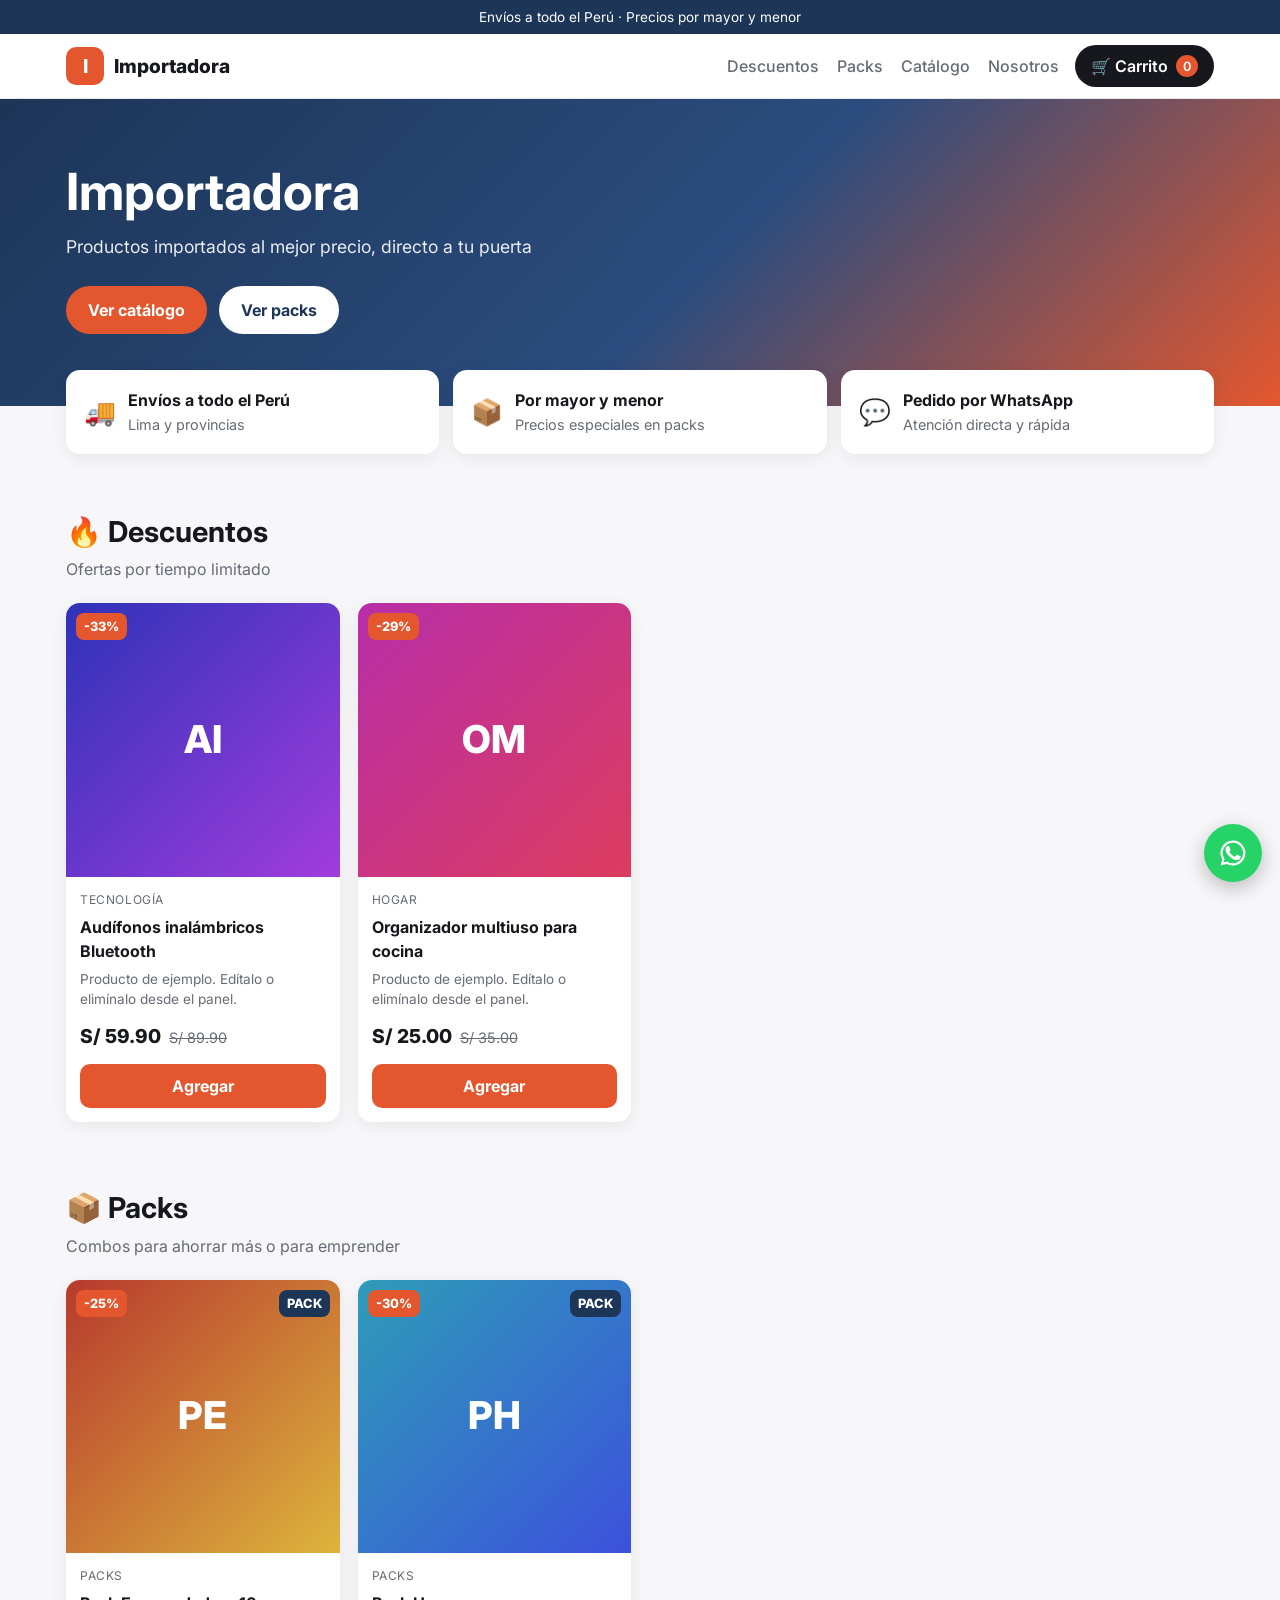
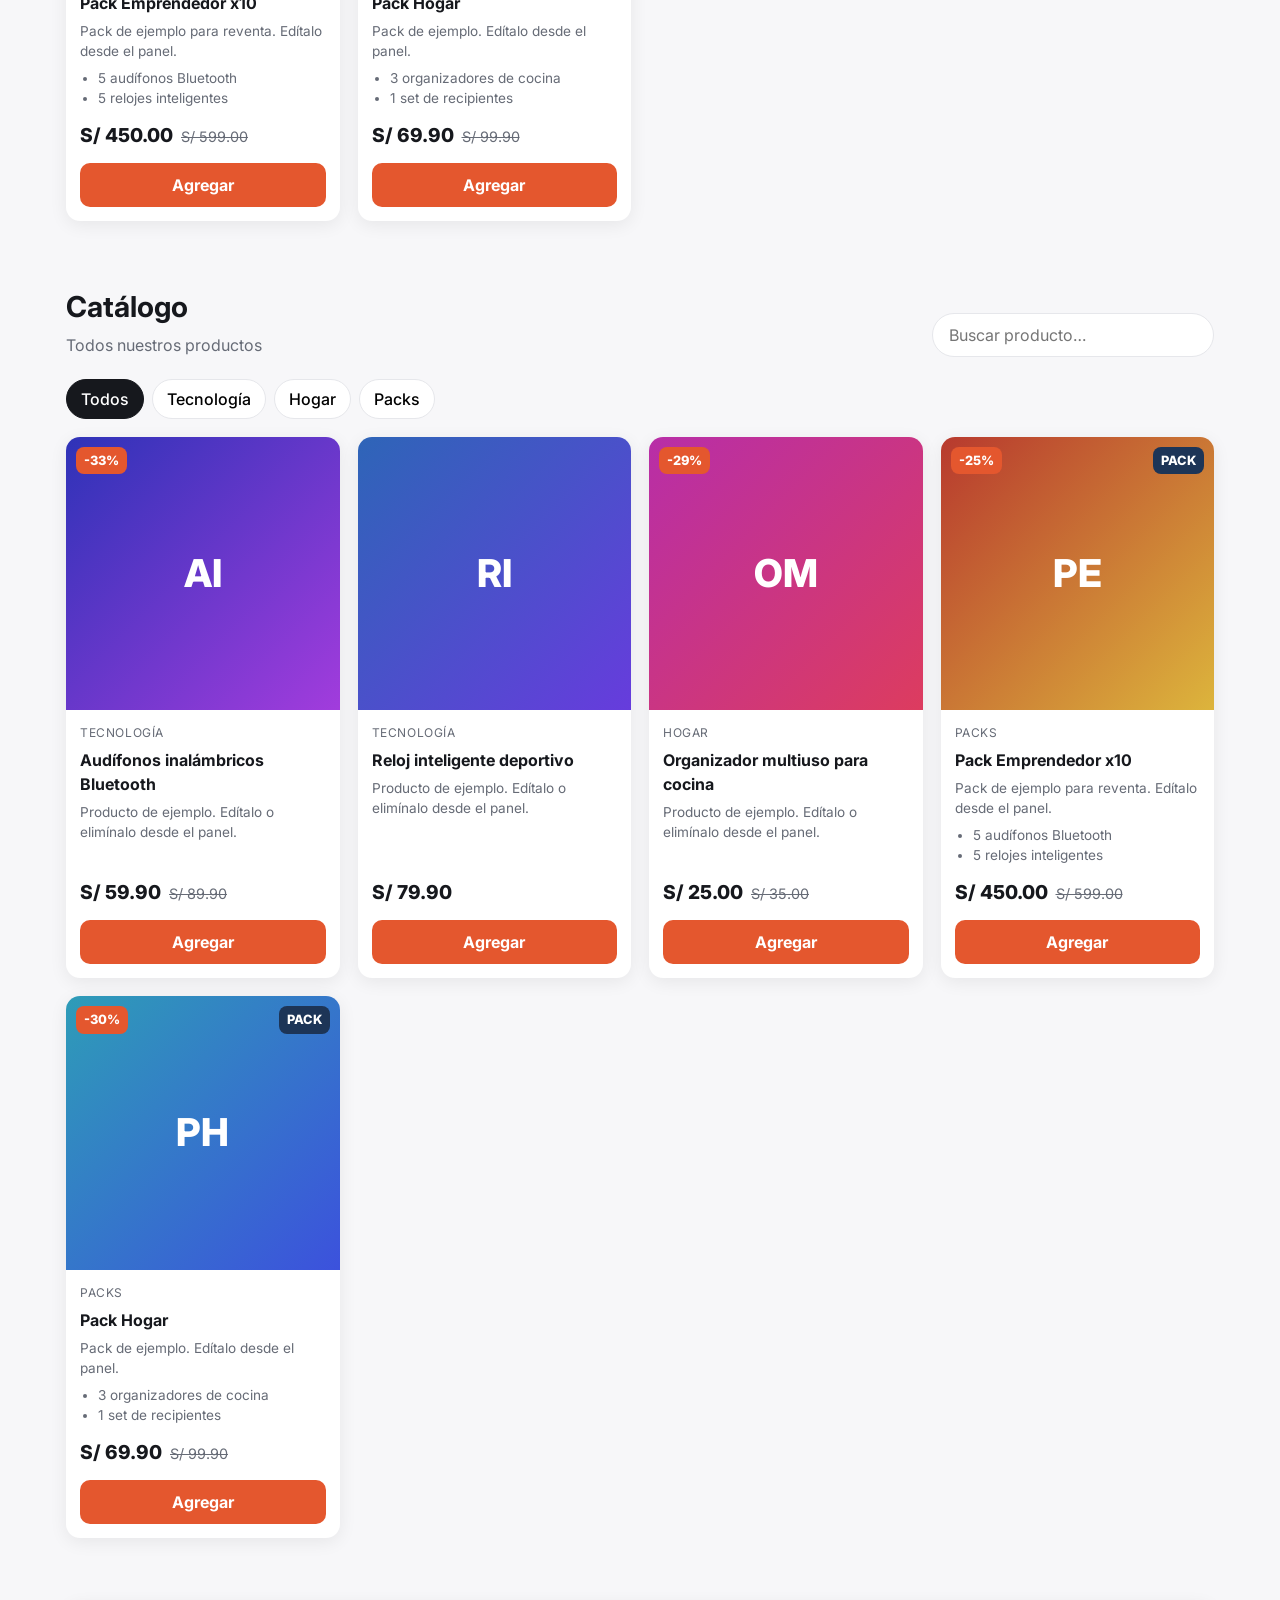
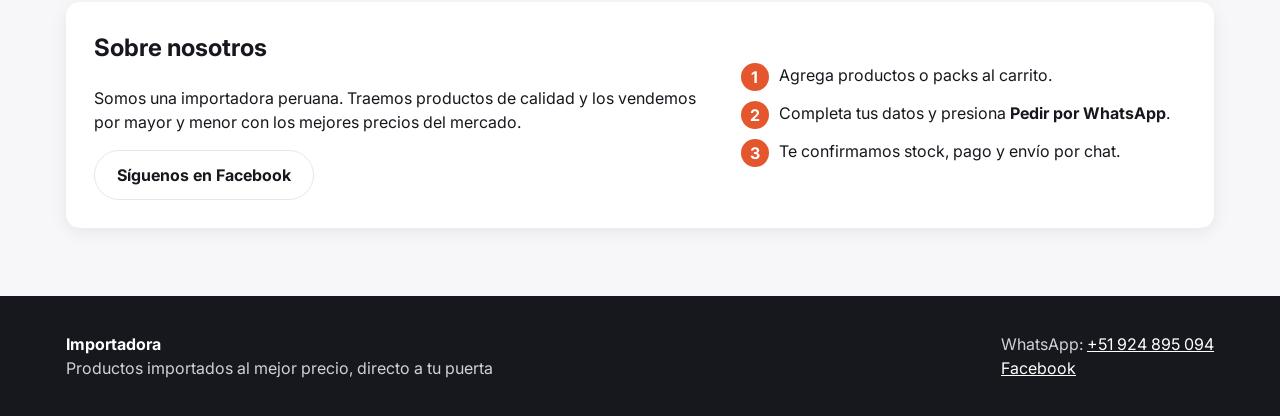
==== index.html @ 6de8df21 "Web de importadora: catálogo, descuentos, packs, pedido por WhatsApp y panel de administración Co-Au" ====
<!doctype html>
<html lang="es">
<head>
<meta charset="utf-8">
<meta name="viewport" content="width=device-width,initial-scale=1">
<title>Importadora | Catálogo, descuentos y packs</title>
<meta name="description" content="Productos importados por mayor y menor. Descuentos, packs y pedidos por WhatsApp.">
<link rel="preconnect" href="https://fonts.googleapis.com">
<link href="https://fonts.googleapis.com/css2?family=Inter:wght@400;500;600;700;800&display=swap" rel="stylesheet">
<link rel="stylesheet" href="styles.css">
</head>
<body>
<div class="topbar" id="announcement"></div>

<header class="nav">
  <div class="wrap">
    <a href="#" class="logo" id="logo"></a>
    <nav>
      <a href="#descuentos">Descuentos</a>
      <a href="#packs">Packs</a>
      <a href="#catalogo">Catálogo</a>
      <a href="#nosotros">Nosotros</a>
    </nav>
    <button class="cart-btn" id="openCart">🛒 Carrito <span class="count" id="cartCount">0</span></button>
  </div>
</header>

<div class="hero">
  <div class="wrap">
    <h1 id="heroTitle"></h1>
    <p id="heroSlogan"></p>
    <div class="ctas">
      <a href="#catalogo" class="btn btn-primary">Ver catálogo</a>
      <a href="#packs" class="btn btn-light">Ver packs</a>
    </div>
  </div>
</div>

<div class="wrap">
  <div class="perks">
    <div class="perk"><span class="ic">🚚</span><div><b>Envíos a todo el Perú</b><span>Lima y provincias</span></div></div>
    <div class="perk"><span class="ic">📦</span><div><b>Por mayor y menor</b><span>Precios especiales en packs</span></div></div>
    <div class="perk"><span class="ic">💬</span><div><b>Pedido por WhatsApp</b><span>Atención directa y rápida</span></div></div>
  </div>
</div>

<section id="descuentos">
  <div class="wrap">
    <div class="sec-head"><div><h2>🔥 Descuentos</h2><p>Ofertas por tiempo limitado</p></div></div>
    <div class="grid" id="gridDeals"></div>
  </div>
</section>

<section id="packs">
  <div class="wrap">
    <div class="sec-head"><div><h2>📦 Packs</h2><p>Combos para ahorrar más o para emprender</p></div></div>
    <div class="grid" id="gridPacks"></div>
  </div>
</section>

<section id="catalogo">
  <div class="wrap">
    <div class="sec-head">
      <div><h2>Catálogo</h2><p>Todos nuestros productos</p></div>
      <input class="search" id="search" type="search" placeholder="Buscar producto…">
    </div>
    <div class="filters" id="filters" style="margin-bottom:18px"></div>
    <div class="grid" id="gridAll"></div>
  </div>
</section>

<section id="nosotros">
  <div class="wrap">
    <div class="about">
      <div>
        <h2>Sobre nosotros</h2>
        <p id="aboutText"></p>
        <a class="btn btn-ghost" id="fbLink" target="_blank" rel="noopener">Síguenos en Facebook</a>
      </div>
      <div class="steps">
        <div class="step"><b>1</b><div>Agrega productos o packs al carrito.</div></div>
        <div class="step"><b>2</b><div>Completa tus datos y presiona <strong>Pedir por WhatsApp</strong>.</div></div>
        <div class="step"><b>3</b><div>Te confirmamos stock, pago y envío por chat.</div></div>
      </div>
    </div>
  </div>
</section>

<footer>
  <div class="wrap">
    <div><b id="footName" style="color:#fff"></b><br><span id="footSlogan"></span></div>
    <div>WhatsApp: <a id="footWa" target="_blank" rel="noopener"></a><br><a id="footFb" target="_blank" rel="noopener">Facebook</a></div>
  </div>
</footer>

<a class="wa-float" id="waFloat" target="_blank" rel="noopener" aria-label="WhatsApp">
  <svg viewBox="0 0 24 24" fill="currentColor"><path d="M17.5 14.4c-.3-.1-1.8-.9-2-1-.3-.1-.5-.1-.7.1-.2.3-.8 1-.9 1.2-.2.2-.3.2-.6.1-.3-.1-1.3-.5-2.4-1.5-.9-.8-1.5-1.8-1.7-2.1-.2-.3 0-.5.1-.6l.4-.5c.1-.2.2-.3.3-.5.1-.2 0-.4 0-.5l-.9-2.2c-.2-.6-.5-.5-.7-.5h-.6c-.2 0-.5.1-.8.4-.3.3-1 1-1 2.5s1.1 2.9 1.2 3.1c.1.2 2.1 3.2 5.1 4.5 2.5 1 3 .8 3.6.7.6-.1 1.8-.7 2-1.4.2-.7.2-1.3.2-1.4-.1-.2-.3-.3-.6-.4zM12 2a10 10 0 0 0-8.6 15.1L2 22l5-1.3A10 10 0 1 0 12 2zm0 18.2c-1.5 0-3-.4-4.3-1.2l-.3-.2-3 .8.8-2.9-.2-.3A8.2 8.2 0 1 1 12 20.2z"/></svg>
</a>

<div class="overlay" id="overlay"></div>
<aside class="drawer" id="drawer" aria-label="Carrito">
  <header><h3>Tu pedido</h3><button class="x" id="closeCart" aria-label="Cerrar">×</button></header>
  <div class="items" id="cartItems"></div>
  <div class="checkout">
    <div class="total"><span>Total</span><span id="cartTotal">S/ 0.00</span></div>
    <input id="cName" placeholder="Tu nombre" autocomplete="name">
    <input id="cPlace" placeholder="Distrito / Ciudad">
    <select id="cDelivery">
      <option>Envío a domicilio</option>
      <option>Envío a provincia (agencia)</option>
      <option>Recojo en tienda</option>
    </select>
    <textarea id="cNote" rows="2" placeholder="Comentario (opcional)"></textarea>
    <button class="btn btn-wa" id="sendWa">Pedir por WhatsApp</button>
    <button class="btn btn-ghost" id="clearCart">Vaciar carrito</button>
  </div>
</aside>
<div class="toast" id="toast"></div>

<script src="app.js"></script>
</body>
</html>
---- styles.css ----
:root{
  --bg:#f7f7f9;--card:#fff;--text:#16181d;--muted:#666b76;--line:#e6e7eb;
  --brand:#e4572e;--brand-d:#c2431f;--accent:#1d3557;--wa:#25d366;--ok:#16a34a;
  --radius:14px;--shadow:0 4px 18px rgba(0,0,0,.07);
}
*{box-sizing:border-box}
html{scroll-behavior:smooth}
body{margin:0;font-family:"Inter",system-ui,-apple-system,Segoe UI,Roboto,sans-serif;background:var(--bg);color:var(--text);line-height:1.5}
img{max-width:100%;display:block}
a{color:inherit}
button{font:inherit;cursor:pointer}
.wrap{max-width:1180px;margin:0 auto;padding:0 16px}

.topbar{background:var(--accent);color:#fff;text-align:center;font-size:.85rem;padding:7px 16px}
header.nav{position:sticky;top:0;z-index:40;background:rgba(255,255,255,.95);backdrop-filter:blur(8px);border-bottom:1px solid var(--line)}
.nav .wrap{display:flex;align-items:center;gap:16px;height:64px}
.logo{display:flex;align-items:center;gap:10px;font-weight:800;font-size:1.2rem;text-decoration:none}
.logo img{height:38px;width:38px;object-fit:cover;border-radius:10px}
.logo .mark{height:38px;width:38px;border-radius:10px;background:var(--brand);color:#fff;display:grid;place-items:center;font-weight:800}
.nav nav{display:flex;gap:18px;margin-left:auto}
.nav nav a{text-decoration:none;color:var(--muted);font-weight:500}
.nav nav a:hover{color:var(--text)}
.cart-btn{position:relative;border:0;background:var(--text);color:#fff;border-radius:999px;padding:9px 16px;font-weight:600;display:flex;gap:8px;align-items:center}
.cart-btn .count{background:var(--brand);border-radius:999px;min-width:22px;height:22px;display:grid;place-items:center;font-size:.8rem;padding:0 6px}
@media(max-width:760px){.nav nav{display:none}.cart-btn{margin-left:auto}}

.hero{background:linear-gradient(135deg,var(--accent),#2b4c7e 55%,var(--brand));color:#fff;padding:64px 0 72px}
.hero h1{font-size:clamp(2rem,5vw,3.2rem);line-height:1.1;margin:0 0 14px;max-width:720px}
.hero p{font-size:1.1rem;opacity:.9;max-width:600px;margin:0 0 26px}
.hero .ctas{display:flex;gap:12px;flex-wrap:wrap}
.btn{border:0;border-radius:999px;padding:12px 22px;font-weight:700;text-decoration:none;display:inline-flex;align-items:center;gap:8px;justify-content:center}
.btn-primary{background:var(--brand);color:#fff}.btn-primary:hover{background:var(--brand-d)}
.btn-light{background:#fff;color:var(--accent)}
.btn-wa{background:var(--wa);color:#fff}
.btn-ghost{background:transparent;border:1px solid var(--line);color:var(--text)}
.perks{display:grid;grid-template-columns:repeat(auto-fit,minmax(200px,1fr));gap:14px;margin-top:-36px}
.perk{background:var(--card);border-radius:var(--radius);box-shadow:var(--shadow);padding:18px;display:flex;gap:12px;align-items:center}
.perk b{display:block}.perk span{color:var(--muted);font-size:.9rem}
.perk .ic{font-size:1.6rem}

section{padding:56px 0 8px}
.sec-head{display:flex;align-items:end;justify-content:space-between;gap:16px;margin-bottom:22px;flex-wrap:wrap}
.sec-head h2{margin:0;font-size:1.8rem}
.sec-head p{margin:4px 0 0;color:var(--muted)}
.grid{display:grid;grid-template-columns:repeat(auto-fill,minmax(220px,1fr));gap:18px}
@media(max-width:520px){.grid{grid-template-columns:repeat(2,1fr);gap:10px}}

.card{background:var(--card);border-radius:var(--radius);box-shadow:var(--shadow);overflow:hidden;display:flex;flex-direction:column;position:relative}
.card .img{aspect-ratio:1/1;background:#eef0f4;overflow:hidden}
.card .img img{width:100%;height:100%;object-fit:cover}
.ph{width:100%;height:100%;display:grid;place-items:center;font-size:2.4rem;font-weight:800;color:#fff}
.card .body{padding:14px;display:flex;flex-direction:column;gap:6px;flex:1}
.card .cat{font-size:.75rem;text-transform:uppercase;letter-spacing:.05em;color:var(--muted)}
.card h3{font-size:1rem;margin:0}
.card .desc{font-size:.85rem;color:var(--muted);margin:0}
.card ul{margin:0;padding-left:18px;font-size:.85rem;color:var(--muted)}
.price{display:flex;flex-wrap:wrap;align-items:baseline;gap:0 8px;white-space:nowrap;margin-top:auto;padding-top:6px}
.price .now{font-weight:800;font-size:1.2rem}
.price .old{text-decoration:line-through;color:var(--muted);font-size:.9rem}
.badge{position:absolute;top:10px;left:10px;background:var(--brand);color:#fff;font-weight:800;font-size:.8rem;border-radius:8px;padding:4px 8px;z-index:2}
.badge.pack{background:var(--accent);left:auto;right:10px}
.card .add{margin-top:8px;width:100%;border-radius:10px;padding:10px}
@media(max-width:520px){.card .body{padding:10px}.card h3{font-size:.9rem}.card .desc{display:none}}

.filters{display:flex;gap:8px;flex-wrap:wrap;align-items:center}
.chip{border:1px solid var(--line);background:#fff;border-radius:999px;padding:7px 14px;font-weight:500}
.chip.on{background:var(--text);color:#fff;border-color:var(--text)}
.search{border:1px solid var(--line);border-radius:999px;padding:9px 16px;min-width:220px;font:inherit;background:#fff}
@media(max-width:520px){.search{min-width:0;width:100%}}
.empty{color:var(--muted);text-align:center;padding:30px;grid-column:1/-1}

.about{background:var(--card);border-radius:var(--radius);box-shadow:var(--shadow);padding:28px;display:grid;grid-template-columns:1.4fr 1fr;gap:24px;align-items:center}
.about h2{margin-top:0}
.steps{display:grid;gap:10px}
.step{display:flex;gap:10px;align-items:flex-start}
.step b{background:var(--brand);color:#fff;border-radius:50%;width:28px;height:28px;display:grid;place-items:center;flex:none}
@media(max-width:760px){.about{grid-template-columns:1fr}}

footer{margin-top:60px;background:var(--text);color:#cfd2d8;padding:36px 0}
footer .wrap{display:flex;justify-content:space-between;gap:20px;flex-wrap:wrap}
footer a{color:#fff}

.wa-float{position:fixed;right:18px;bottom:18px;z-index:50;background:var(--wa);color:#fff;width:58px;height:58px;border-radius:50%;display:grid;place-items:center;box-shadow:0 6px 20px rgba(0,0,0,.25)}
.wa-float svg{width:30px;height:30px}

/* Cart drawer */
.overlay{position:fixed;inset:0;background:rgba(0,0,0,.45);opacity:0;pointer-events:none;transition:.2s;z-index:60}
.overlay.on{opacity:1;pointer-events:auto}
.drawer{visibility:hidden;position:fixed;top:0;right:0;height:100%;width:min(420px,100%);background:#fff;z-index:70;transform:translateX(100%);transition:.25s;display:flex;flex-direction:column}
.drawer.on{transform:none;visibility:visible}
.drawer header{display:flex;justify-content:space-between;align-items:center;padding:16px;border-bottom:1px solid var(--line)}
.drawer header h3{margin:0}
.x{border:0;background:none;font-size:1.6rem;line-height:1}
.items{flex:1;overflow:auto;padding:12px 16px;display:flex;flex-direction:column;gap:12px}
.item{display:grid;grid-template-columns:56px 1fr auto;gap:10px;align-items:center}
.item .thumb{width:56px;height:56px;border-radius:10px;overflow:hidden;background:#eef0f4}
.item .thumb img,.item .thumb .ph{width:100%;height:100%;object-fit:cover;font-size:1rem}
.item .n{font-weight:600;font-size:.9rem}
.item .p{color:var(--muted);font-size:.85rem}
.qty{display:flex;align-items:center;gap:6px}
.qty button{width:28px;height:28px;border-radius:8px;border:1px solid var(--line);background:#fff}
.checkout{border-top:1px solid var(--line);padding:16px;display:grid;gap:10px}
.checkout input,.checkout textarea,.checkout select{width:100%;border:1px solid var(--line);border-radius:10px;padding:10px;font:inherit}
.total{display:flex;justify-content:space-between;font-weight:800;font-size:1.15rem}
.toast{position:fixed;left:50%;bottom:24px;transform:translateX(-50%) translateY(80px);opacity:0;visibility:hidden;background:var(--text);color:#fff;padding:10px 18px;border-radius:999px;transition:.25s;z-index:80}
.toast.on{transform:translateX(-50%);opacity:1;visibility:visible}
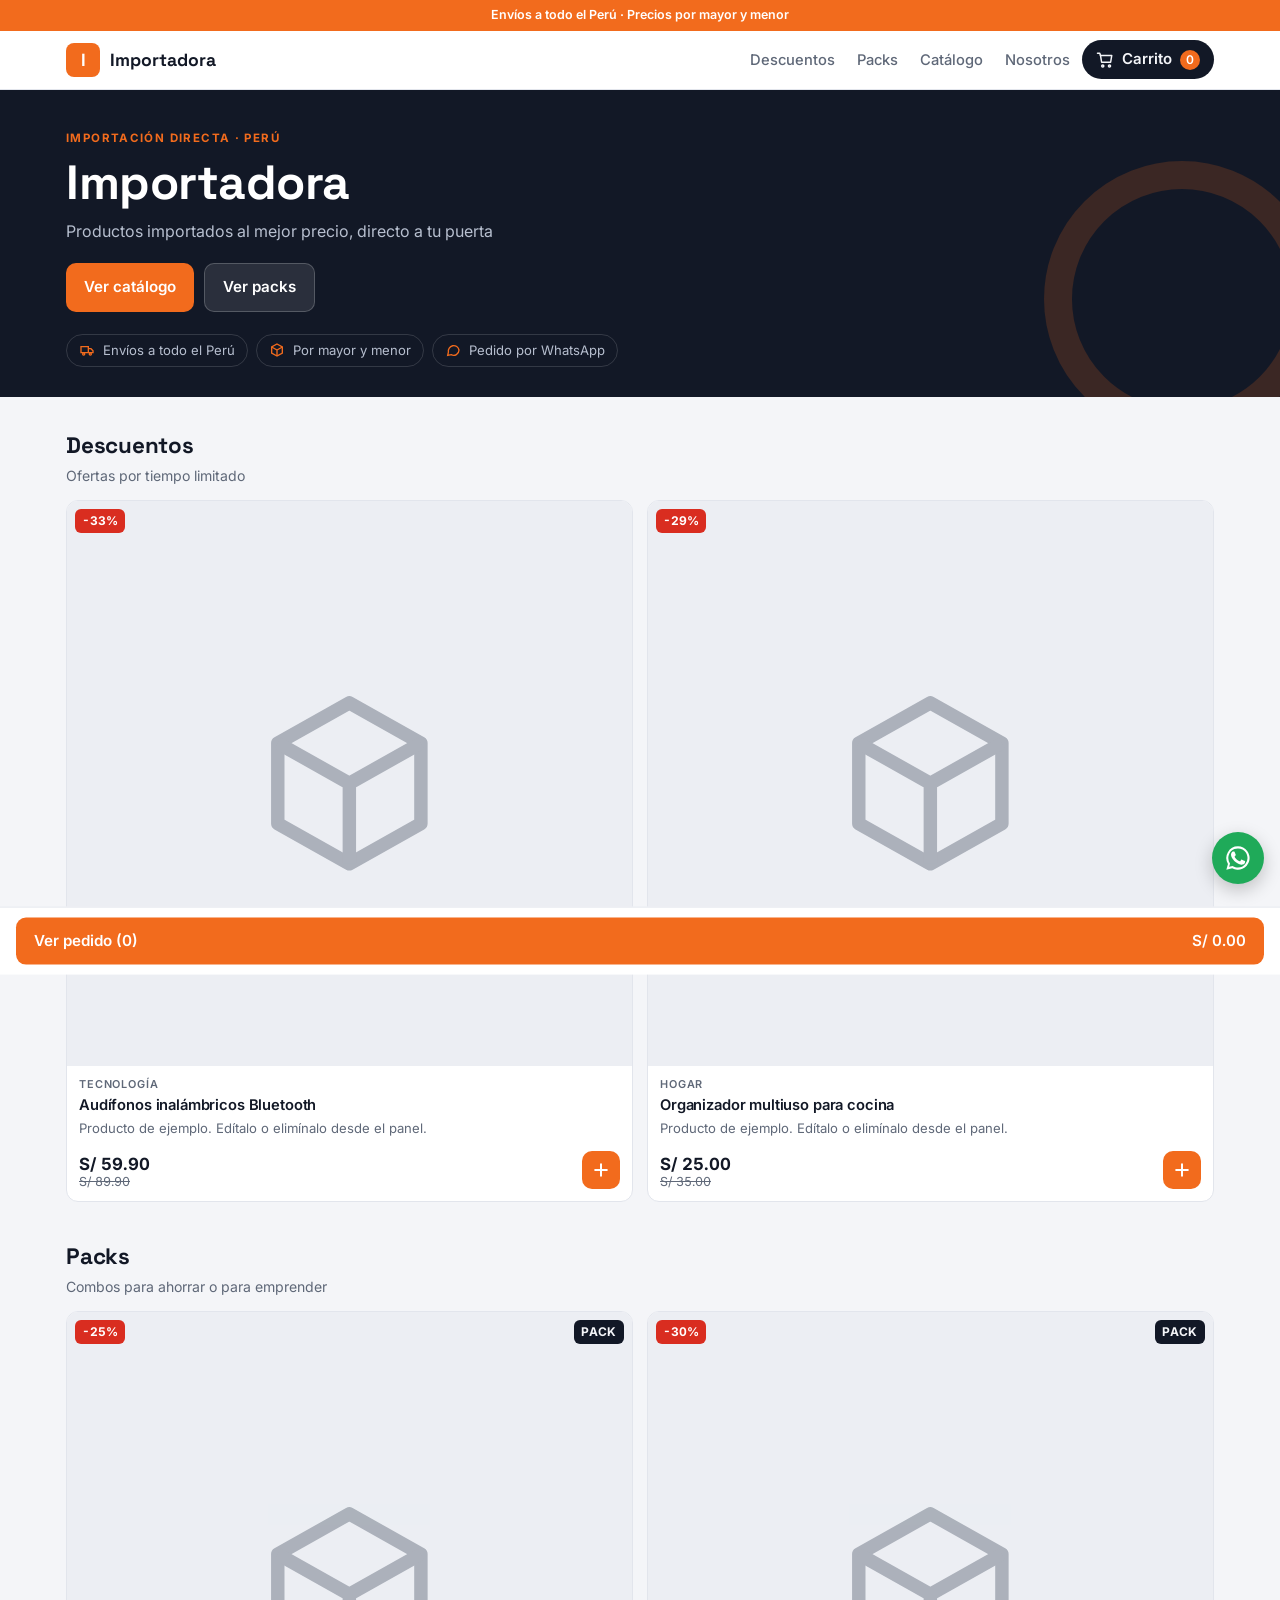
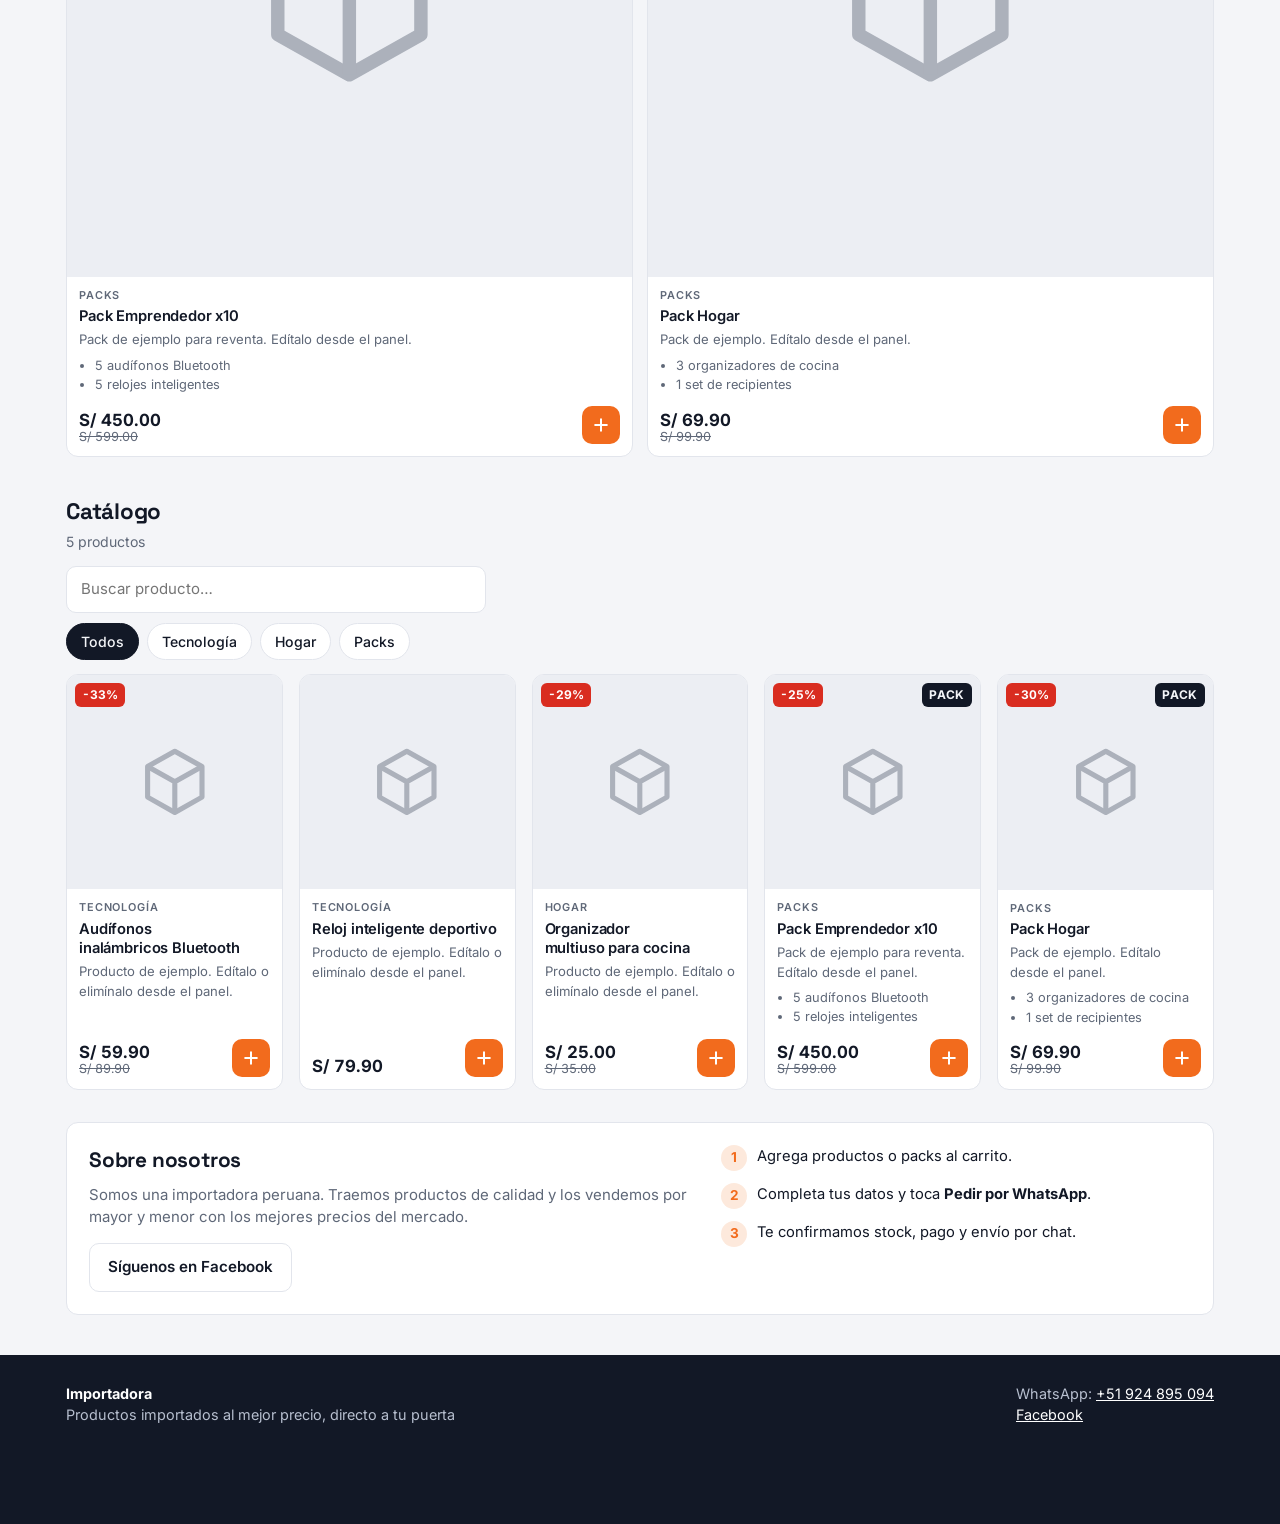
==== commit 48d74898: "Rediseño móvil: carruseles, barra de pedido fija, carrito tipo hoja y modo oscuro Co-Authored-By: Cl" ====
--- a/index.html
+++ b/index.html
@@ -2,11 +2,12 @@
 <html lang="es">
 <head>
 <meta charset="utf-8">
-<meta name="viewport" content="width=device-width,initial-scale=1">
-<title>Importadora | Catálogo, descuentos y packs</title>
+<meta name="viewport" content="width=device-width,initial-scale=1,viewport-fit=cover">
+<title>Importadora Tienda</title>
+<meta name="claude:viewport-fit-sides" content="cover">
 <meta name="description" content="Productos importados por mayor y menor. Descuentos, packs y pedidos por WhatsApp.">
 <link rel="preconnect" href="https://fonts.googleapis.com">
-<link href="https://fonts.googleapis.com/css2?family=Inter:wght@400;500;600;700;800&display=swap" rel="stylesheet">
+<link href="https://fonts.googleapis.com/css2?family=Inter:wght@400;500;600;700&family=Space+Grotesk:wght@600;700&display=swap" rel="stylesheet">
 <link rel="stylesheet" href="styles.css">
 </head>
 <body>
@@ -21,50 +22,51 @@
       <a href="#catalogo">Catálogo</a>
       <a href="#nosotros">Nosotros</a>
     </nav>
-    <button class="cart-btn" id="openCart">🛒 Carrito <span class="count" id="cartCount">0</span></button>
+    <button class="cart-btn" id="openCart" aria-label="Abrir carrito">
+      <svg viewBox="0 0 24 24" fill="none" stroke="currentColor" stroke-width="2" stroke-linecap="round" stroke-linejoin="round"><path d="M6 6h15l-1.5 9h-12z"/><path d="M6 6 5 3H2"/><circle cx="9" cy="20" r="1.4"/><circle cx="18" cy="20" r="1.4"/></svg>
+      <span class="lbl">Carrito</span><span class="count" id="cartCount">0</span>
+    </button>
   </div>
 </header>
 
 <div class="hero">
   <div class="wrap">
+    <span class="eyebrow">Importación directa · Perú</span>
     <h1 id="heroTitle"></h1>
     <p id="heroSlogan"></p>
     <div class="ctas">
       <a href="#catalogo" class="btn btn-primary">Ver catálogo</a>
       <a href="#packs" class="btn btn-light">Ver packs</a>
     </div>
-  </div>
-</div>
-
-<div class="wrap">
-  <div class="perks">
-    <div class="perk"><span class="ic">🚚</span><div><b>Envíos a todo el Perú</b><span>Lima y provincias</span></div></div>
-    <div class="perk"><span class="ic">📦</span><div><b>Por mayor y menor</b><span>Precios especiales en packs</span></div></div>
-    <div class="perk"><span class="ic">💬</span><div><b>Pedido por WhatsApp</b><span>Atención directa y rápida</span></div></div>
+    <div class="perks">
+      <span class="perk"><svg viewBox="0 0 24 24" fill="none" stroke="currentColor" stroke-width="2"><path d="M3 7h11v9H3zM14 10h4l3 3v3h-7"/><circle cx="7" cy="18" r="1.6"/><circle cx="17" cy="18" r="1.6"/></svg>Envíos a todo el Perú</span>
+      <span class="perk"><svg viewBox="0 0 24 24" fill="none" stroke="currentColor" stroke-width="2"><path d="m12 3 8 4.5v9L12 21l-8-4.5v-9z"/><path d="m4 7.5 8 4.5 8-4.5M12 12v9"/></svg>Por mayor y menor</span>
+      <span class="perk"><svg viewBox="0 0 24 24" fill="none" stroke="currentColor" stroke-width="2"><path d="M21 12a8 8 0 0 1-11.8 7L4 20l1.1-4.9A8 8 0 1 1 21 12z"/></svg>Pedido por WhatsApp</span>
+    </div>
   </div>
 </div>
 
 <section id="descuentos">
   <div class="wrap">
-    <div class="sec-head"><div><h2>🔥 Descuentos</h2><p>Ofertas por tiempo limitado</p></div></div>
-    <div class="grid" id="gridDeals"></div>
+    <div class="sec-head"><div><h2>Descuentos</h2><p>Ofertas por tiempo limitado</p></div></div>
+    <div class="rail" id="gridDeals"></div>
   </div>
 </section>
 
 <section id="packs">
   <div class="wrap">
-    <div class="sec-head"><div><h2>📦 Packs</h2><p>Combos para ahorrar más o para emprender</p></div></div>
-    <div class="grid" id="gridPacks"></div>
+    <div class="sec-head"><div><h2>Packs</h2><p>Combos para ahorrar o para emprender</p></div></div>
+    <div class="rail" id="gridPacks"></div>
   </div>
 </section>
 
 <section id="catalogo">
   <div class="wrap">
-    <div class="sec-head">
-      <div><h2>Catálogo</h2><p>Todos nuestros productos</p></div>
-      <input class="search" id="search" type="search" placeholder="Buscar producto…">
+    <div class="sec-head"><div><h2>Catálogo</h2><p id="catCount">Todos nuestros productos</p></div></div>
+    <div class="toolbar">
+      <input class="search" id="search" type="search" placeholder="Buscar producto…" aria-label="Buscar producto">
+      <div class="filters" id="filters"></div>
     </div>
-    <div class="filters" id="filters" style="margin-bottom:18px"></div>
     <div class="grid" id="gridAll"></div>
   </div>
 </section>
@@ -79,7 +81,7 @@
       </div>
       <div class="steps">
         <div class="step"><b>1</b><div>Agrega productos o packs al carrito.</div></div>
-        <div class="step"><b>2</b><div>Completa tus datos y presiona <strong>Pedir por WhatsApp</strong>.</div></div>
+        <div class="step"><b>2</b><div>Completa tus datos y toca <strong>Pedir por WhatsApp</strong>.</div></div>
         <div class="step"><b>3</b><div>Te confirmamos stock, pago y envío por chat.</div></div>
       </div>
     </div>
@@ -88,32 +90,40 @@
 
 <footer>
   <div class="wrap">
-    <div><b id="footName" style="color:#fff"></b><br><span id="footSlogan"></span></div>
+    <div><b id="footName"></b><br><span id="footSlogan"></span></div>
     <div>WhatsApp: <a id="footWa" target="_blank" rel="noopener"></a><br><a id="footFb" target="_blank" rel="noopener">Facebook</a></div>
   </div>
 </footer>
 
-<a class="wa-float" id="waFloat" target="_blank" rel="noopener" aria-label="WhatsApp">
+<a class="wa-float" id="waFloat" target="_blank" rel="noopener" aria-label="Escribir por WhatsApp">
   <svg viewBox="0 0 24 24" fill="currentColor"><path d="M17.5 14.4c-.3-.1-1.8-.9-2-1-.3-.1-.5-.1-.7.1-.2.3-.8 1-.9 1.2-.2.2-.3.2-.6.1-.3-.1-1.3-.5-2.4-1.5-.9-.8-1.5-1.8-1.7-2.1-.2-.3 0-.5.1-.6l.4-.5c.1-.2.2-.3.3-.5.1-.2 0-.4 0-.5l-.9-2.2c-.2-.6-.5-.5-.7-.5h-.6c-.2 0-.5.1-.8.4-.3.3-1 1-1 2.5s1.1 2.9 1.2 3.1c.1.2 2.1 3.2 5.1 4.5 2.5 1 3 .8 3.6.7.6-.1 1.8-.7 2-1.4.2-.7.2-1.3.2-1.4-.1-.2-.3-.3-.6-.4zM12 2a10 10 0 0 0-8.6 15.1L2 22l5-1.3A10 10 0 1 0 12 2zm0 18.2c-1.5 0-3-.4-4.3-1.2l-.3-.2-3 .8.8-2.9-.2-.3A8.2 8.2 0 1 1 12 20.2z"/></svg>
 </a>
+
+<div class="cartbar" id="cartbar">
+  <button class="btn btn-primary" id="cartbarBtn"><span>Ver pedido (<span id="cbCount">0</span>)</span><span class="sum" id="cbTotal">S/ 0.00</span></button>
+</div>
 
 <div class="overlay" id="overlay"></div>
 <aside class="drawer" id="drawer" aria-label="Carrito">
   <header><h3>Tu pedido</h3><button class="x" id="closeCart" aria-label="Cerrar">×</button></header>
   <div class="items" id="cartItems"></div>
-  <div class="checkout">
+  <form class="checkout" id="checkout">
     <div class="total"><span>Total</span><span id="cartTotal">S/ 0.00</span></div>
-    <input id="cName" placeholder="Tu nombre" autocomplete="name">
-    <input id="cPlace" placeholder="Distrito / Ciudad">
-    <select id="cDelivery">
+    <div class="row">
+      <input id="cName" placeholder="Tu nombre" autocomplete="name" aria-label="Tu nombre">
+      <input id="cPlace" placeholder="Distrito / Ciudad" aria-label="Distrito o ciudad">
+    </div>
+    <select id="cDelivery" aria-label="Tipo de entrega">
       <option>Envío a domicilio</option>
       <option>Envío a provincia (agencia)</option>
       <option>Recojo en tienda</option>
     </select>
-    <textarea id="cNote" rows="2" placeholder="Comentario (opcional)"></textarea>
-    <button class="btn btn-wa" id="sendWa">Pedir por WhatsApp</button>
-    <button class="btn btn-ghost" id="clearCart">Vaciar carrito</button>
-  </div>
+    <textarea id="cNote" rows="2" placeholder="Comentario (opcional)" aria-label="Comentario"></textarea>
+    <div class="actions">
+      <button class="btn btn-ghost" type="button" id="clearCart">Vaciar</button>
+      <a class="btn btn-wa" id="sendWa" target="_blank" rel="noopener" href="#">Pedir por WhatsApp</a>
+    </div>
+  </form>
 </aside>
 <div class="toast" id="toast"></div>
 
--- a/styles.css
+++ b/styles.css
@@ -1,106 +1,158 @@
+/* Layout: tienda móvil primero — carruseles horizontales para ofertas/packs, grilla 2 col en catálogo, barra de pedido fija abajo */
 :root{
-  --bg:#f7f7f9;--card:#fff;--text:#16181d;--muted:#666b76;--line:#e6e7eb;
-  --brand:#e4572e;--brand-d:#c2431f;--accent:#1d3557;--wa:#25d366;--ok:#16a34a;
-  --radius:14px;--shadow:0 4px 18px rgba(0,0,0,.07);
+  --bg:#f4f5f8;--surface:#ffffff;--surface-2:#eceef3;--ink:#121826;--muted:#5f6878;--line:#e2e5ec;
+  --hero:#121826;--hero-ink:#ffffff;--hero-muted:#b7bfcf;
+  --accent:#f26b1d;--accent-ink:#ffffff;--accent-soft:#fde9dc;
+  --deal:#d92d20;--wa:#1faa59;
+  --font-head:"Space Grotesk",system-ui,sans-serif;--font-body:"Inter",system-ui,-apple-system,Segoe UI,Roboto,sans-serif;
+  --r:12px;--gut:16px;--shadow:0 2px 10px rgba(16,24,40,.06);
 }
+@media (prefers-color-scheme: dark){:root:not([data-theme="light"]){
+  --bg:#0e121a;--surface:#171c27;--surface-2:#202736;--ink:#eef1f6;--muted:#9aa3b5;--line:#283043;
+  --hero:#171c27;--hero-ink:#ffffff;--hero-muted:#9aa3b5;--accent:#ff7d33;--accent-ink:#1a0d04;--accent-soft:#3a2416;
+  --deal:#ff5a4e;--wa:#25c26a;color-scheme:dark}}
+:root[data-theme="dark"]{
+  --bg:#0e121a;--surface:#171c27;--surface-2:#202736;--ink:#eef1f6;--muted:#9aa3b5;--line:#283043;
+  --hero:#171c27;--hero-ink:#ffffff;--hero-muted:#9aa3b5;--accent:#ff7d33;--accent-ink:#1a0d04;--accent-soft:#3a2416;
+  --deal:#ff5a4e;--wa:#25c26a;color-scheme:dark}
+
 *{box-sizing:border-box}
-html{scroll-behavior:smooth}
-body{margin:0;font-family:"Inter",system-ui,-apple-system,Segoe UI,Roboto,sans-serif;background:var(--bg);color:var(--text);line-height:1.5}
+html{scroll-behavior:smooth;-webkit-text-size-adjust:100%}
+body{margin:0;font-family:var(--font-body);font-size:15px;background:var(--bg);color:var(--ink);line-height:1.5;overflow-x:hidden}
 img{max-width:100%;display:block}
 a{color:inherit}
-button{font:inherit;cursor:pointer}
-.wrap{max-width:1180px;margin:0 auto;padding:0 16px}
+button{font:inherit;cursor:pointer;color:inherit}
+h1,h2,h3{font-family:var(--font-head);text-wrap:balance;letter-spacing:-.01em}
+:focus-visible{outline:2px solid var(--accent);outline-offset:2px}
+.wrap{max-width:1180px;margin:0 auto;padding-left:max(var(--gut),env(safe-area-inset-left,0px));padding-right:max(var(--gut),env(safe-area-inset-right,0px))}
 
-.topbar{background:var(--accent);color:#fff;text-align:center;font-size:.85rem;padding:7px 16px}
-header.nav{position:sticky;top:0;z-index:40;background:rgba(255,255,255,.95);backdrop-filter:blur(8px);border-bottom:1px solid var(--line)}
-.nav .wrap{display:flex;align-items:center;gap:16px;height:64px}
-.logo{display:flex;align-items:center;gap:10px;font-weight:800;font-size:1.2rem;text-decoration:none}
-.logo img{height:38px;width:38px;object-fit:cover;border-radius:10px}
-.logo .mark{height:38px;width:38px;border-radius:10px;background:var(--brand);color:#fff;display:grid;place-items:center;font-weight:800}
-.nav nav{display:flex;gap:18px;margin-left:auto}
-.nav nav a{text-decoration:none;color:var(--muted);font-weight:500}
-.nav nav a:hover{color:var(--text)}
-.cart-btn{position:relative;border:0;background:var(--text);color:#fff;border-radius:999px;padding:9px 16px;font-weight:600;display:flex;gap:8px;align-items:center}
-.cart-btn .count{background:var(--brand);border-radius:999px;min-width:22px;height:22px;display:grid;place-items:center;font-size:.8rem;padding:0 6px}
-@media(max-width:760px){.nav nav{display:none}.cart-btn{margin-left:auto}}
+/* Barra superior y navegación */
+.topbar{background:var(--accent);color:var(--accent-ink);text-align:center;font-size:.78rem;font-weight:600;padding:6px 16px}
+header.nav{position:sticky;top:env(safe-area-inset-top,0px);z-index:40;background:var(--surface);border-bottom:1px solid var(--line)}
+.nav .wrap{display:flex;align-items:center;gap:12px;height:58px}
+.logo{display:flex;align-items:center;gap:10px;font-family:var(--font-head);font-weight:700;font-size:1.1rem;text-decoration:none;min-width:0}
+.logo span:last-child{white-space:nowrap;overflow:hidden;text-overflow:ellipsis}
+.logo img{height:34px;width:34px;object-fit:cover;border-radius:8px}
+.logo .mark{height:34px;width:34px;flex:none;border-radius:8px;background:var(--accent);color:var(--accent-ink);display:grid;place-items:center;font-weight:700}
+.nav nav{display:flex;gap:22px;margin-left:auto}
+.nav nav a{text-decoration:none;color:var(--muted);font-weight:500;font-size:.92rem}
+.nav nav a:hover{color:var(--ink)}
+.cart-btn{border:0;background:var(--ink);color:var(--bg);border-radius:999px;padding:8px 14px;font-weight:600;display:flex;gap:8px;align-items:center;flex:none}
+.cart-btn svg{width:18px;height:18px}
+.cart-btn .count{background:var(--accent);color:var(--accent-ink);border-radius:999px;min-width:20px;height:20px;display:grid;place-items:center;font-size:.75rem;padding:0 5px}
+@media(max-width:760px){.nav nav{display:none}.cart-btn{margin-left:auto}.cart-btn .lbl{display:none}}
 
-.hero{background:linear-gradient(135deg,var(--accent),#2b4c7e 55%,var(--brand));color:#fff;padding:64px 0 72px}
-.hero h1{font-size:clamp(2rem,5vw,3.2rem);line-height:1.1;margin:0 0 14px;max-width:720px}
-.hero p{font-size:1.1rem;opacity:.9;max-width:600px;margin:0 0 26px}
-.hero .ctas{display:flex;gap:12px;flex-wrap:wrap}
-.btn{border:0;border-radius:999px;padding:12px 22px;font-weight:700;text-decoration:none;display:inline-flex;align-items:center;gap:8px;justify-content:center}
-.btn-primary{background:var(--brand);color:#fff}.btn-primary:hover{background:var(--brand-d)}
-.btn-light{background:#fff;color:var(--accent)}
+/* Hero */
+.hero{background:var(--hero);color:var(--hero-ink);padding-block:36px 30px;position:relative;overflow:hidden}
+.hero::after{content:"";position:absolute;inset:auto -40px -40px auto;width:220px;height:220px;border:28px solid var(--accent);border-radius:50%;opacity:.18}
+.hero .eyebrow{display:inline-block;font-size:.72rem;font-weight:700;letter-spacing:.12em;text-transform:uppercase;color:var(--accent);margin-bottom:10px}
+.hero h1{font-size:clamp(1.9rem,6vw,3rem);line-height:1.08;margin:0 0 10px;max-width:680px}
+.hero p{font-size:1rem;color:var(--hero-muted);max-width:520px;margin:0 0 20px}
+.hero .ctas{display:flex;gap:10px;flex-wrap:wrap;position:relative;z-index:1}
+.perks{display:flex;gap:8px;margin-top:22px;overflow-x:auto;scrollbar-width:none;position:relative;z-index:1}
+.perks::-webkit-scrollbar{display:none}
+.perk{flex:none;display:flex;gap:8px;align-items:center;font-size:.82rem;color:var(--hero-muted);border:1px solid rgba(255,255,255,.14);border-radius:999px;padding:6px 12px}
+.perk svg{width:16px;height:16px;color:var(--accent)}
+
+.btn{border:0;border-radius:10px;padding:12px 18px;font-weight:600;text-decoration:none;display:inline-flex;align-items:center;gap:8px;justify-content:center;font-size:.95rem}
+.btn-primary{background:var(--accent);color:var(--accent-ink)}
+.btn-light{background:rgba(255,255,255,.1);color:#fff;border:1px solid rgba(255,255,255,.2)}
 .btn-wa{background:var(--wa);color:#fff}
-.btn-ghost{background:transparent;border:1px solid var(--line);color:var(--text)}
-.perks{display:grid;grid-template-columns:repeat(auto-fit,minmax(200px,1fr));gap:14px;margin-top:-36px}
-.perk{background:var(--card);border-radius:var(--radius);box-shadow:var(--shadow);padding:18px;display:flex;gap:12px;align-items:center}
-.perk b{display:block}.perk span{color:var(--muted);font-size:.9rem}
-.perk .ic{font-size:1.6rem}
+.btn-ghost{background:transparent;border:1px solid var(--line);color:var(--ink)}
 
-section{padding:56px 0 8px}
-.sec-head{display:flex;align-items:end;justify-content:space-between;gap:16px;margin-bottom:22px;flex-wrap:wrap}
-.sec-head h2{margin:0;font-size:1.8rem}
-.sec-head p{margin:4px 0 0;color:var(--muted)}
-.grid{display:grid;grid-template-columns:repeat(auto-fill,minmax(220px,1fr));gap:18px}
-@media(max-width:520px){.grid{grid-template-columns:repeat(2,1fr);gap:10px}}
+/* Secciones */
+section{padding-block:32px 0}
+.sec-head{display:flex;align-items:flex-end;justify-content:space-between;gap:12px;margin-bottom:14px;flex-wrap:wrap}
+.sec-head h2{margin:0;font-size:1.4rem}
+.sec-head p{margin:2px 0 0;color:var(--muted);font-size:.88rem}
+.see-all{font-size:.88rem;font-weight:600;color:var(--accent);text-decoration:none}
 
-.card{background:var(--card);border-radius:var(--radius);box-shadow:var(--shadow);overflow:hidden;display:flex;flex-direction:column;position:relative}
-.card .img{aspect-ratio:1/1;background:#eef0f4;overflow:hidden}
+.grid{display:grid;grid-template-columns:repeat(auto-fill,minmax(210px,1fr));gap:16px}
+/* Carrusel horizontal en móvil */
+.rail{display:grid;grid-auto-flow:column;grid-auto-columns:minmax(220px,1fr);gap:14px;overflow-x:auto;scroll-snap-type:x mandatory;padding-bottom:6px;scrollbar-width:thin}
+.rail > *{scroll-snap-align:start}
+@media(max-width:600px){
+  .grid{grid-template-columns:repeat(2,minmax(0,1fr));gap:10px}
+  .rail{grid-auto-columns:68%;margin-inline:calc(-1 * var(--gut));padding-inline:var(--gut);scroll-padding-inline:var(--gut);scrollbar-width:none}
+  .rail::-webkit-scrollbar{display:none}
+}
+
+/* Tarjeta de producto */
+.card{background:var(--surface);border:1px solid var(--line);border-radius:var(--r);overflow:hidden;display:flex;flex-direction:column;position:relative;min-width:0}
+.card .img{aspect-ratio:1/1;max-width:100%;background:var(--surface-2);overflow:hidden;position:relative}
 .card .img img{width:100%;height:100%;object-fit:cover}
-.ph{width:100%;height:100%;display:grid;place-items:center;font-size:2.4rem;font-weight:800;color:#fff}
-.card .body{padding:14px;display:flex;flex-direction:column;gap:6px;flex:1}
-.card .cat{font-size:.75rem;text-transform:uppercase;letter-spacing:.05em;color:var(--muted)}
-.card h3{font-size:1rem;margin:0}
-.card .desc{font-size:.85rem;color:var(--muted);margin:0}
-.card ul{margin:0;padding-left:18px;font-size:.85rem;color:var(--muted)}
-.price{display:flex;flex-wrap:wrap;align-items:baseline;gap:0 8px;white-space:nowrap;margin-top:auto;padding-top:6px}
-.price .now{font-weight:800;font-size:1.2rem}
-.price .old{text-decoration:line-through;color:var(--muted);font-size:.9rem}
-.badge{position:absolute;top:10px;left:10px;background:var(--brand);color:#fff;font-weight:800;font-size:.8rem;border-radius:8px;padding:4px 8px;z-index:2}
-.badge.pack{background:var(--accent);left:auto;right:10px}
-.card .add{margin-top:8px;width:100%;border-radius:10px;padding:10px}
-@media(max-width:520px){.card .body{padding:10px}.card h3{font-size:.9rem}.card .desc{display:none}}
+.ph{width:100%;height:100%;display:grid;place-items:center;color:var(--muted);background:var(--surface-2)}
+.ph svg{width:38%;height:38%;opacity:.45}
+.card .body{padding:10px 12px 12px;display:flex;flex-direction:column;gap:4px;flex:1;min-width:0}
+.card .cat{font-size:.68rem;text-transform:uppercase;letter-spacing:.08em;color:var(--muted);font-weight:600}
+.card h3{font-family:var(--font-body);font-size:.92rem;font-weight:600;margin:0;line-height:1.3;display:-webkit-box;-webkit-line-clamp:2;-webkit-box-orient:vertical;overflow:hidden}
+.card .desc{font-size:.82rem;color:var(--muted);margin:0;display:-webkit-box;-webkit-line-clamp:2;-webkit-box-orient:vertical;overflow:hidden}
+.card ul{margin:2px 0 0;padding-left:16px;font-size:.8rem;color:var(--muted)}
+.card-foot{display:flex;align-items:flex-end;justify-content:space-between;gap:8px;margin-top:auto;padding-top:8px}
+.price{display:flex;flex-direction:column;line-height:1.15;font-variant-numeric:tabular-nums;min-width:0}
+.price .now{font-weight:700;font-size:1.05rem;white-space:nowrap}
+.price .old{text-decoration:line-through;color:var(--muted);font-size:.78rem;white-space:nowrap}
+.add{flex:none;width:38px;height:38px;border-radius:10px;border:0;background:var(--accent);color:var(--accent-ink);display:grid;place-items:center}
+.add svg{width:20px;height:20px}
+.add:active{transform:scale(.94)}
+.badge{position:absolute;top:8px;left:8px;background:var(--deal);color:#fff;font-weight:700;font-size:.75rem;border-radius:6px;padding:3px 7px;z-index:2;font-variant-numeric:tabular-nums}
+.badge.pack{background:var(--ink);color:var(--bg);left:auto;right:8px;letter-spacing:.06em}
+@media(max-width:600px){.card .desc{display:none}.price .now{font-size:1rem}}
 
-.filters{display:flex;gap:8px;flex-wrap:wrap;align-items:center}
-.chip{border:1px solid var(--line);background:#fff;border-radius:999px;padding:7px 14px;font-weight:500}
-.chip.on{background:var(--text);color:#fff;border-color:var(--text)}
-.search{border:1px solid var(--line);border-radius:999px;padding:9px 16px;min-width:220px;font:inherit;background:#fff}
-@media(max-width:520px){.search{min-width:0;width:100%}}
-.empty{color:var(--muted);text-align:center;padding:30px;grid-column:1/-1}
+/* Filtros */
+.toolbar{display:grid;gap:10px;margin-bottom:14px}
+.search{border:1px solid var(--line);border-radius:10px;padding:11px 14px;font:inherit;background:var(--surface);color:var(--ink);width:100%;max-width:420px}
+.filters{display:flex;gap:8px;overflow-x:auto;scrollbar-width:none;margin-inline:calc(-1 * var(--gut));padding-inline:var(--gut)}
+.filters::-webkit-scrollbar{display:none}
+.chip{flex:none;border:1px solid var(--line);background:var(--surface);border-radius:999px;padding:7px 14px;font-weight:500;font-size:.88rem}
+.chip.on{background:var(--ink);color:var(--bg);border-color:var(--ink)}
+.empty{color:var(--muted);text-align:center;padding:28px 10px;grid-column:1/-1}
 
-.about{background:var(--card);border-radius:var(--radius);box-shadow:var(--shadow);padding:28px;display:grid;grid-template-columns:1.4fr 1fr;gap:24px;align-items:center}
-.about h2{margin-top:0}
-.steps{display:grid;gap:10px}
-.step{display:flex;gap:10px;align-items:flex-start}
-.step b{background:var(--brand);color:#fff;border-radius:50%;width:28px;height:28px;display:grid;place-items:center;flex:none}
+/* Nosotros */
+.about{background:var(--surface);border:1px solid var(--line);border-radius:var(--r);padding:22px;display:grid;grid-template-columns:1.3fr 1fr;gap:22px;align-items:start}
+.about h2{margin:0 0 8px;font-size:1.3rem}
+.about p{color:var(--muted);margin:0 0 14px}
+.steps{display:grid;gap:12px;counter-reset:s}
+.step{display:flex;gap:10px;align-items:flex-start;font-size:.92rem}
+.step b{background:var(--accent-soft);color:var(--accent);border-radius:50%;width:26px;height:26px;display:grid;place-items:center;flex:none;font-size:.85rem}
 @media(max-width:760px){.about{grid-template-columns:1fr}}
 
-footer{margin-top:60px;background:var(--text);color:#cfd2d8;padding:36px 0}
-footer .wrap{display:flex;justify-content:space-between;gap:20px;flex-wrap:wrap}
+footer{margin-top:40px;background:var(--hero);color:var(--hero-muted);padding-block:28px calc(28px + 70px);font-size:.9rem}
+footer .wrap{display:flex;justify-content:space-between;gap:16px;flex-wrap:wrap}
 footer a{color:#fff}
+footer b{color:#fff}
 
-.wa-float{position:fixed;right:18px;bottom:18px;z-index:50;background:var(--wa);color:#fff;width:58px;height:58px;border-radius:50%;display:grid;place-items:center;box-shadow:0 6px 20px rgba(0,0,0,.25)}
-.wa-float svg{width:30px;height:30px}
+/* Barra inferior de pedido (móvil) y botón WhatsApp */
+.cartbar{position:fixed;left:0;right:0;bottom:0;z-index:50;padding:10px max(var(--gut),env(safe-area-inset-right,0px)) calc(10px + env(safe-area-inset-bottom,0px)) max(var(--gut),env(safe-area-inset-left,0px));background:var(--surface);border-top:1px solid var(--line);display:flex;gap:10px;transform:translateY(110%);transition:transform .2s}
+.cartbar.on{transform:none}
+.cartbar .btn{flex:1;justify-content:space-between}
+.cartbar .sum{font-variant-numeric:tabular-nums}
+.wa-float{position:fixed;right:calc(16px + env(safe-area-inset-right,0px));bottom:calc(16px + env(safe-area-inset-bottom,0px));z-index:45;background:var(--wa);color:#fff;width:52px;height:52px;border-radius:50%;display:grid;place-items:center;box-shadow:0 6px 18px rgba(0,0,0,.22);transition:bottom .2s}
+.wa-float svg{width:28px;height:28px}
+body.has-cart .wa-float{bottom:calc(84px + env(safe-area-inset-bottom,0px))}
 
-/* Cart drawer */
-.overlay{position:fixed;inset:0;background:rgba(0,0,0,.45);opacity:0;pointer-events:none;transition:.2s;z-index:60}
+/* Carrito */
+.overlay{position:fixed;inset:0;background:rgba(8,10,16,.5);opacity:0;pointer-events:none;transition:.2s;z-index:60}
 .overlay.on{opacity:1;pointer-events:auto}
-.drawer{visibility:hidden;position:fixed;top:0;right:0;height:100%;width:min(420px,100%);background:#fff;z-index:70;transform:translateX(100%);transition:.25s;display:flex;flex-direction:column}
+.drawer{visibility:hidden;position:fixed;top:0;right:0;height:100%;width:min(420px,100%);background:var(--surface);z-index:70;transform:translateX(100%);transition:transform .25s,visibility .25s;display:flex;flex-direction:column;padding-top:env(safe-area-inset-top,0px);padding-bottom:env(safe-area-inset-bottom,0px)}
 .drawer.on{transform:none;visibility:visible}
-.drawer header{display:flex;justify-content:space-between;align-items:center;padding:16px;border-bottom:1px solid var(--line)}
-.drawer header h3{margin:0}
-.x{border:0;background:none;font-size:1.6rem;line-height:1}
+@media(max-width:600px){.drawer{top:auto;bottom:0;height:92%;width:100%;border-radius:16px 16px 0 0;transform:translateY(100%)}}
+.drawer header{display:flex;justify-content:space-between;align-items:center;padding:14px 16px;border-bottom:1px solid var(--line)}
+.drawer header h3{margin:0;font-size:1.15rem}
+.x{border:0;background:var(--surface-2);width:34px;height:34px;border-radius:50%;font-size:1.3rem;line-height:1}
 .items{flex:1;overflow:auto;padding:12px 16px;display:flex;flex-direction:column;gap:12px}
-.item{display:grid;grid-template-columns:56px 1fr auto;gap:10px;align-items:center}
-.item .thumb{width:56px;height:56px;border-radius:10px;overflow:hidden;background:#eef0f4}
-.item .thumb img,.item .thumb .ph{width:100%;height:100%;object-fit:cover;font-size:1rem}
-.item .n{font-weight:600;font-size:.9rem}
-.item .p{color:var(--muted);font-size:.85rem}
-.qty{display:flex;align-items:center;gap:6px}
-.qty button{width:28px;height:28px;border-radius:8px;border:1px solid var(--line);background:#fff}
-.checkout{border-top:1px solid var(--line);padding:16px;display:grid;gap:10px}
-.checkout input,.checkout textarea,.checkout select{width:100%;border:1px solid var(--line);border-radius:10px;padding:10px;font:inherit}
-.total{display:flex;justify-content:space-between;font-weight:800;font-size:1.15rem}
-.toast{position:fixed;left:50%;bottom:24px;transform:translateX(-50%) translateY(80px);opacity:0;visibility:hidden;background:var(--text);color:#fff;padding:10px 18px;border-radius:999px;transition:.25s;z-index:80}
+.item{display:grid;grid-template-columns:52px minmax(0,1fr) auto;gap:10px;align-items:center}
+.item .thumb{width:52px;height:52px;border-radius:8px;overflow:hidden;background:var(--surface-2)}
+.item .thumb img{width:100%;height:100%;object-fit:cover}
+.item .n{font-weight:600;font-size:.88rem;line-height:1.3}
+.item .p{color:var(--muted);font-size:.8rem;font-variant-numeric:tabular-nums}
+.qty{display:flex;align-items:center;gap:6px;font-variant-numeric:tabular-nums}
+.qty button{width:30px;height:30px;border-radius:8px;border:1px solid var(--line);background:var(--surface)}
+.checkout{border-top:1px solid var(--line);padding:14px 16px;display:grid;gap:8px}
+.checkout .row{display:grid;grid-template-columns:1fr 1fr;gap:8px}
+.checkout input,.checkout textarea,.checkout select{width:100%;border:1px solid var(--line);border-radius:10px;padding:10px;font:inherit;font-size:16px;background:var(--surface);color:var(--ink)}
+.total{display:flex;justify-content:space-between;font-weight:700;font-size:1.1rem;font-variant-numeric:tabular-nums;margin-bottom:2px}
+.checkout .actions{display:grid;grid-template-columns:auto 1fr;gap:8px}
+.toast{position:fixed;left:50%;bottom:calc(90px + env(safe-area-inset-bottom,0px));transform:translateX(-50%) translateY(20px);background:var(--ink);color:var(--bg);padding:9px 16px;border-radius:999px;font-size:.88rem;transition:.2s;z-index:80;opacity:0;visibility:hidden;white-space:nowrap}
 .toast.on{transform:translateX(-50%);opacity:1;visibility:visible}
+@media (prefers-reduced-motion: reduce){*{transition:none!important;scroll-behavior:auto!important}}
